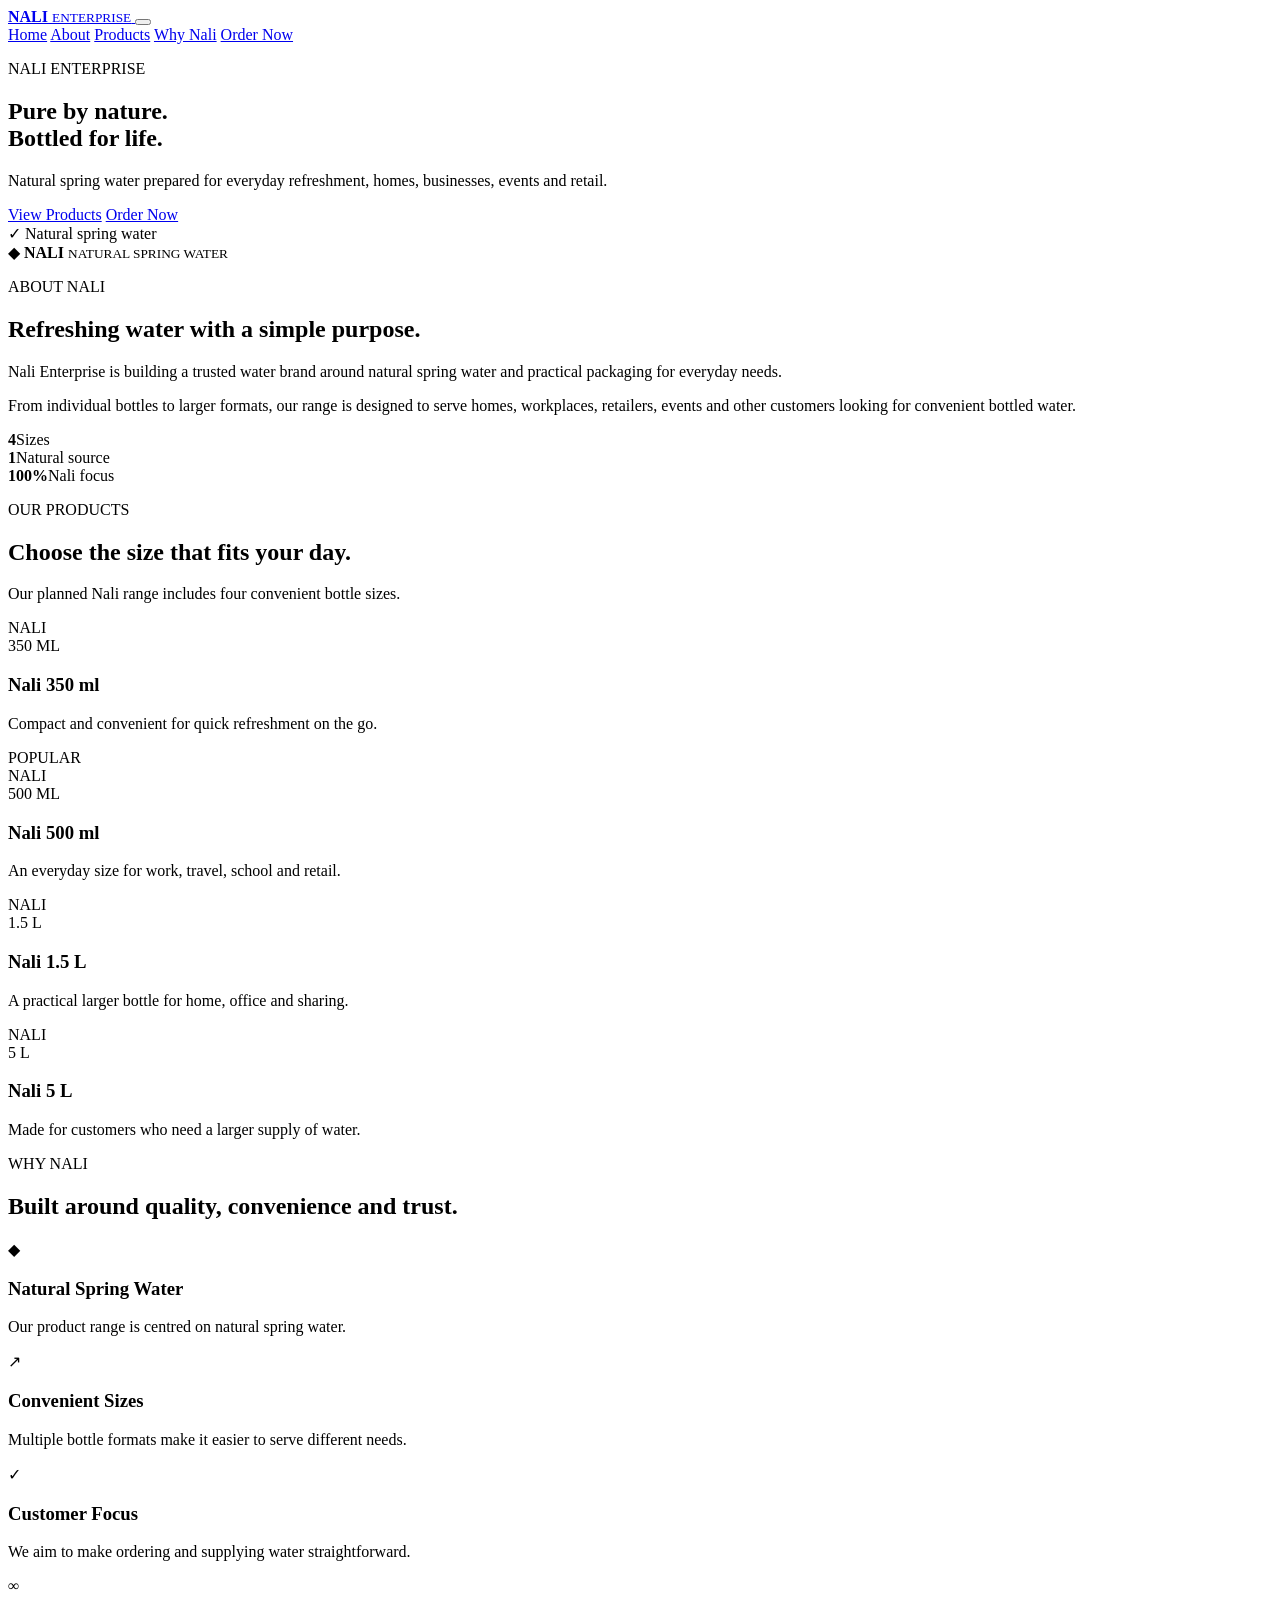
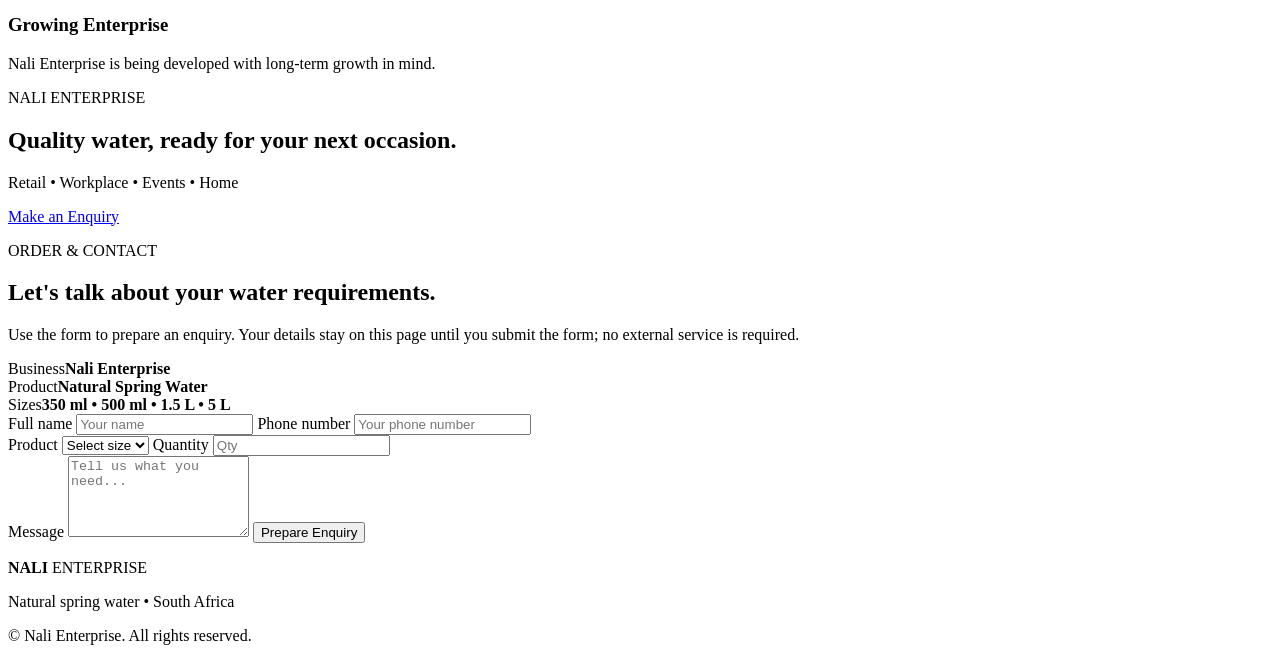
==== index.html @ dd89d632 "Add files via upload" ====
<!DOCTYPE html>
<html lang="en">
<head>
  <meta charset="UTF-8">
  <meta name="viewport" content="width=device-width, initial-scale=1.0">
  <meta name="description" content="Nali Enterprise - Natural Spring Water">
  <meta name="theme-color" content="#0b6e8e">
  <title>Nali Enterprise | Natural Spring Water</title>
  <link rel="stylesheet" href="style.css">
</head>
<body>
  <header class="site-header">
    <div class="container nav-wrap">
      <a class="brand" href="#home" aria-label="Nali Enterprise home">
        <span class="brand-mark" aria-hidden="true">
          <span class="drop"></span>
          <span class="leaf"></span>
        </span>
        <span>
          <strong>NALI</strong>
          <small>ENTERPRISE</small>
        </span>
      </a>

      <button class="menu-toggle" type="button" aria-label="Open menu" aria-expanded="false">
        <span></span><span></span><span></span>
      </button>

      <nav class="main-nav" aria-label="Main navigation">
        <a href="#home">Home</a>
        <a href="#about">About</a>
        <a href="#products">Products</a>
        <a href="#why-nali">Why Nali</a>
        <a href="#contact" class="nav-cta">Order Now</a>
      </nav>
    </div>
  </header>

  <main>
    <section id="home" class="hero">
      <div class="hero-watermark" aria-hidden="true"></div>
      <div class="container hero-grid">
        <div class="hero-copy">
          <p class="eyebrow">NALI ENTERPRISE</p>
          <h1>Pure by nature.<br><span>Bottled for life.</span></h1>
          <p class="hero-text">
            Natural spring water prepared for everyday refreshment, homes,
            businesses, events and retail.
          </p>
          <div class="hero-actions">
            <a class="button button-primary" href="#products">View Products</a>
            <a class="button button-light" href="#contact">Order Now</a>
          </div>
          <div class="hero-note">
            <span class="check">✓</span>
            Natural spring water
          </div>
        </div>

        <div class="hero-product" aria-label="Nali natural spring water bottle illustration">
          <div class="sun-glow"></div>
          <div class="bottle bottle-large">
            <div class="cap"></div>
            <div class="neck"></div>
            <div class="bottle-body">
              <div class="bottle-shine"></div>
              <div class="label">
                <span class="label-drop">◆</span>
                <strong>NALI</strong>
                <small>NATURAL SPRING WATER</small>
              </div>
            </div>
          </div>
          <div class="ground-shadow"></div>
        </div>
      </div>
      <div class="wave wave-one"></div>
      <div class="wave wave-two"></div>
    </section>

    <section id="about" class="section about">
      <div class="container two-col">
        <div class="section-heading">
          <p class="eyebrow">ABOUT NALI</p>
          <h2>Refreshing water with a simple purpose.</h2>
        </div>
        <div class="section-copy">
          <p>
            Nali Enterprise is building a trusted water brand around natural
            spring water and practical packaging for everyday needs.
          </p>
          <p>
            From individual bottles to larger formats, our range is designed
            to serve homes, workplaces, retailers, events and other customers
            looking for convenient bottled water.
          </p>
          <div class="mini-stats">
            <div><strong>4</strong><span>Sizes</span></div>
            <div><strong>1</strong><span>Natural source</span></div>
            <div><strong>100%</strong><span>Nali focus</span></div>
          </div>
        </div>
      </div>
    </section>

    <section id="products" class="section products">
      <div class="container">
        <div class="center-heading">
          <p class="eyebrow">OUR PRODUCTS</p>
          <h2>Choose the size that fits your day.</h2>
          <p>Our planned Nali range includes four convenient bottle sizes.</p>
        </div>

        <div class="product-grid">
          <article class="product-card">
            <div class="product-visual size-350">
              <div class="mini-bottle"><i></i><span>NALI</span></div>
            </div>
            <div class="product-info">
              <span class="product-size">350 ML</span>
              <h3>Nali 350 ml</h3>
              <p>Compact and convenient for quick refreshment on the go.</p>
            </div>
          </article>

          <article class="product-card featured">
            <div class="popular">POPULAR</div>
            <div class="product-visual size-500">
              <div class="mini-bottle"><i></i><span>NALI</span></div>
            </div>
            <div class="product-info">
              <span class="product-size">500 ML</span>
              <h3>Nali 500 ml</h3>
              <p>An everyday size for work, travel, school and retail.</p>
            </div>
          </article>

          <article class="product-card">
            <div class="product-visual size-1500">
              <div class="mini-bottle"><i></i><span>NALI</span></div>
            </div>
            <div class="product-info">
              <span class="product-size">1.5 L</span>
              <h3>Nali 1.5 L</h3>
              <p>A practical larger bottle for home, office and sharing.</p>
            </div>
          </article>

          <article class="product-card">
            <div class="product-visual size-5000">
              <div class="mini-bottle"><i></i><span>NALI</span></div>
            </div>
            <div class="product-info">
              <span class="product-size">5 L</span>
              <h3>Nali 5 L</h3>
              <p>Made for customers who need a larger supply of water.</p>
            </div>
          </article>
        </div>
      </div>
    </section>

    <section id="why-nali" class="section why">
      <div class="container">
        <div class="center-heading light">
          <p class="eyebrow">WHY NALI</p>
          <h2>Built around quality, convenience and trust.</h2>
        </div>

        <div class="feature-grid">
          <article class="feature-card">
            <div class="feature-icon">◆</div>
            <h3>Natural Spring Water</h3>
            <p>Our product range is centred on natural spring water.</p>
          </article>
          <article class="feature-card">
            <div class="feature-icon">↗</div>
            <h3>Convenient Sizes</h3>
            <p>Multiple bottle formats make it easier to serve different needs.</p>
          </article>
          <article class="feature-card">
            <div class="feature-icon">✓</div>
            <h3>Customer Focus</h3>
            <p>We aim to make ordering and supplying water straightforward.</p>
          </article>
          <article class="feature-card">
            <div class="feature-icon">∞</div>
            <h3>Growing Enterprise</h3>
            <p>Nali Enterprise is being developed with long-term growth in mind.</p>
          </article>
        </div>
      </div>
    </section>

    <section class="section banner">
      <div class="container banner-inner">
        <div>
          <p class="eyebrow">NALI ENTERPRISE</p>
          <h2>Quality water, ready for your next occasion.</h2>
          <p>Retail • Workplace • Events • Home</p>
        </div>
        <a class="button button-primary" href="#contact">Make an Enquiry</a>
      </div>
    </section>

    <section id="contact" class="section contact">
      <div class="container contact-grid">
        <div>
          <p class="eyebrow">ORDER & CONTACT</p>
          <h2>Let's talk about your water requirements.</h2>
          <p class="contact-intro">
            Use the form to prepare an enquiry. Your details stay on this
            page until you submit the form; no external service is required.
          </p>

          <div class="contact-box">
            <div><span>Business</span><strong>Nali Enterprise</strong></div>
            <div><span>Product</span><strong>Natural Spring Water</strong></div>
            <div><span>Sizes</span><strong>350 ml • 500 ml • 1.5 L • 5 L</strong></div>
          </div>
        </div>

        <form class="order-form" id="orderForm">
          <label>
            Full name
            <input type="text" name="name" placeholder="Your name" required>
          </label>
          <label>
            Phone number
            <input type="tel" name="phone" placeholder="Your phone number" required>
          </label>
          <div class="form-row">
            <label>
              Product
              <select name="product" required>
                <option value="">Select size</option>
                <option>350 ml</option>
                <option>500 ml</option>
                <option>1.5 L</option>
                <option>5 L</option>
              </select>
            </label>
            <label>
              Quantity
              <input type="number" name="quantity" min="1" placeholder="Qty" required>
            </label>
          </div>
          <label>
            Message
            <textarea name="message" rows="5" placeholder="Tell us what you need..."></textarea>
          </label>
          <button class="button button-primary full" type="submit">Prepare Enquiry</button>
          <p class="form-message" id="formMessage" role="status"></p>
        </form>
      </div>
    </section>
  </main>

  <footer class="footer">
    <div class="container footer-inner">
      <div class="footer-brand">
        <strong>NALI</strong>
        <span>ENTERPRISE</span>
      </div>
      <p>Natural spring water • South Africa</p>
      <p>© <span id="year"></span> Nali Enterprise. All rights reserved.</p>
    </div>
  </footer>

  <script src="script.js"></script>
</body>
</html>
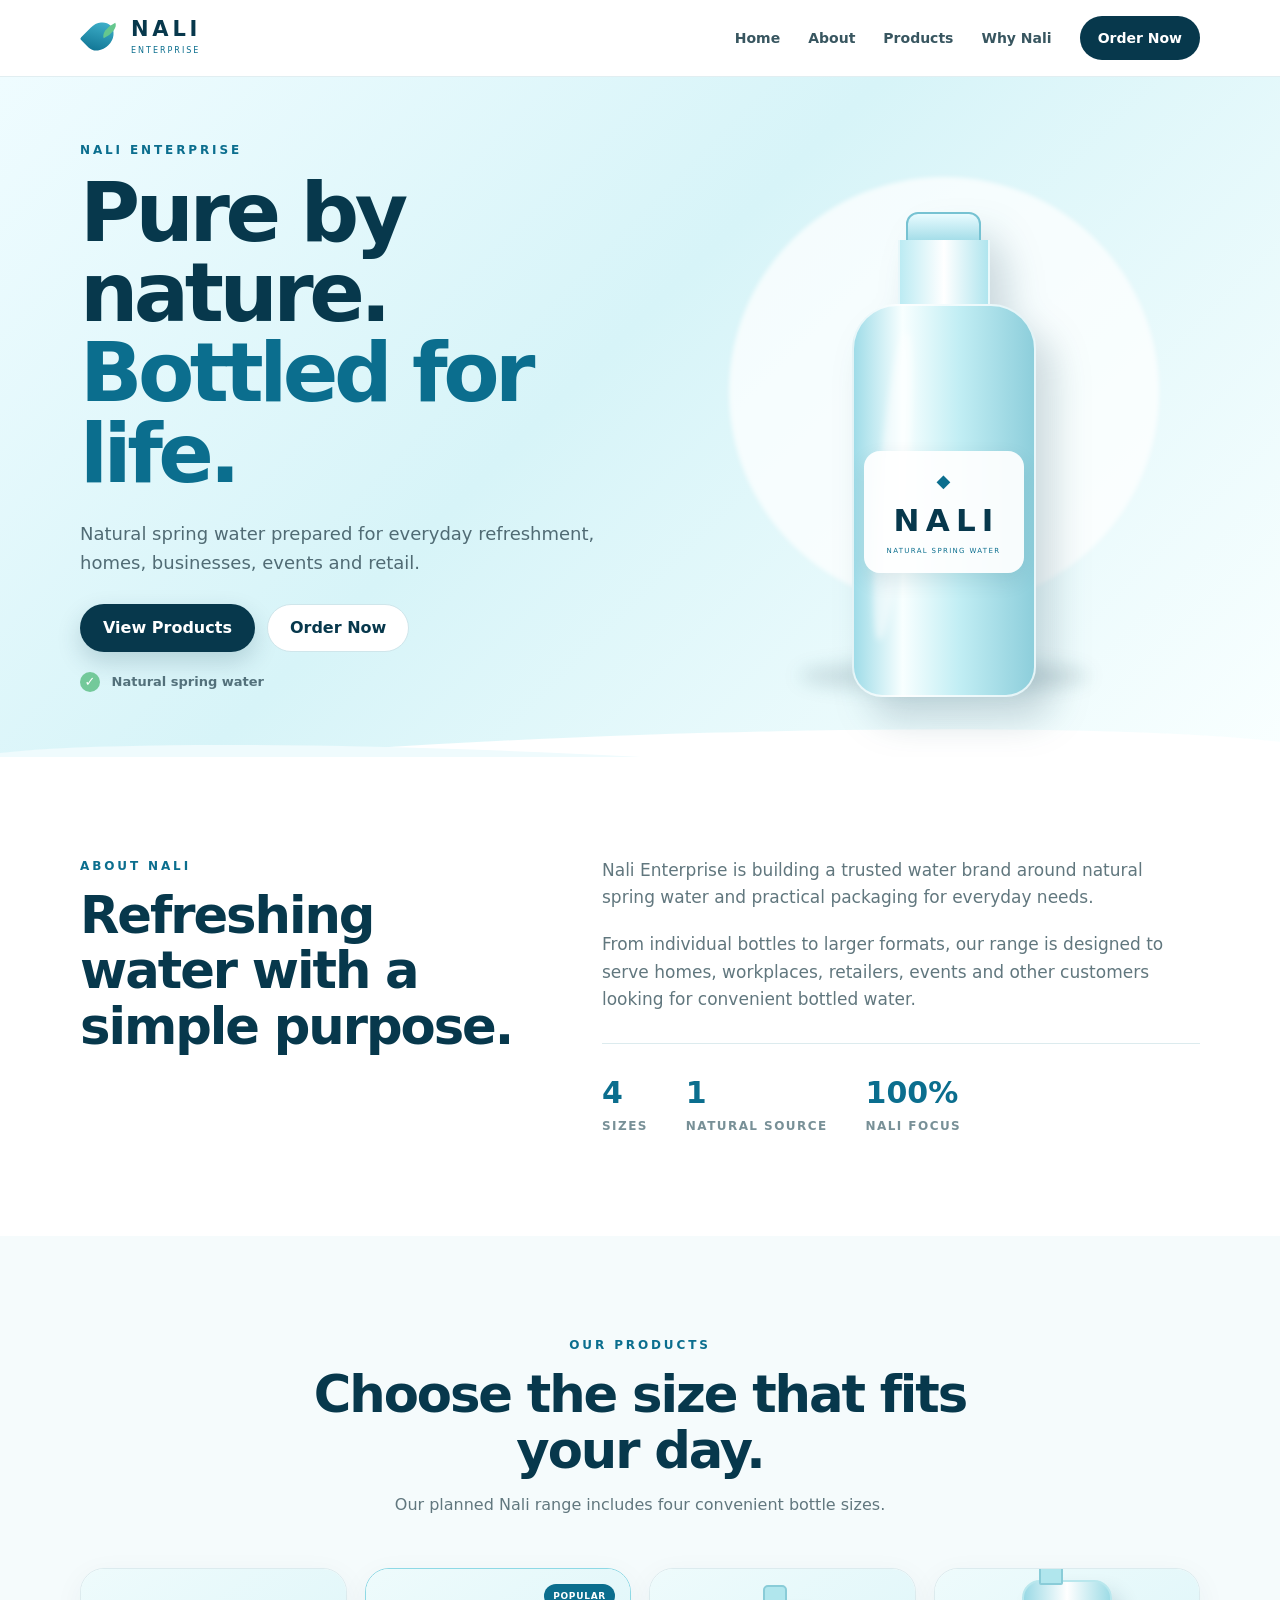
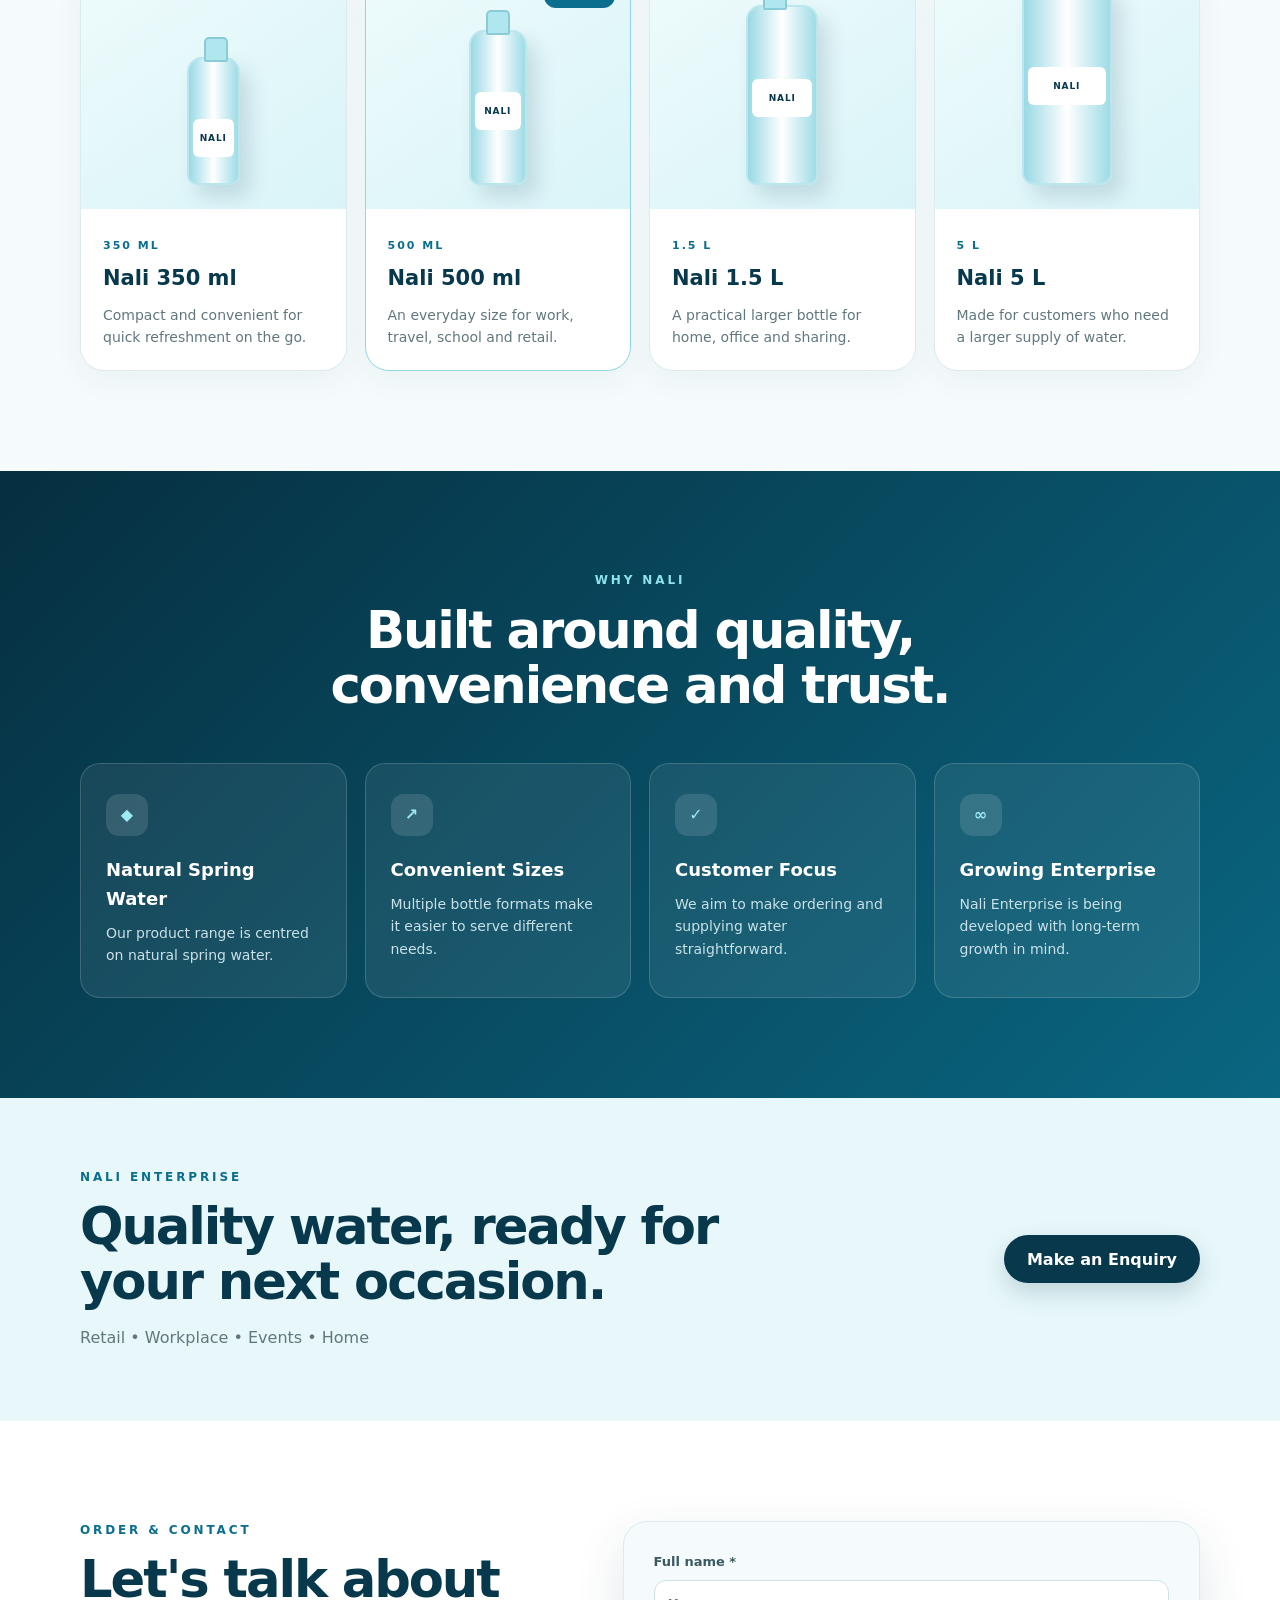
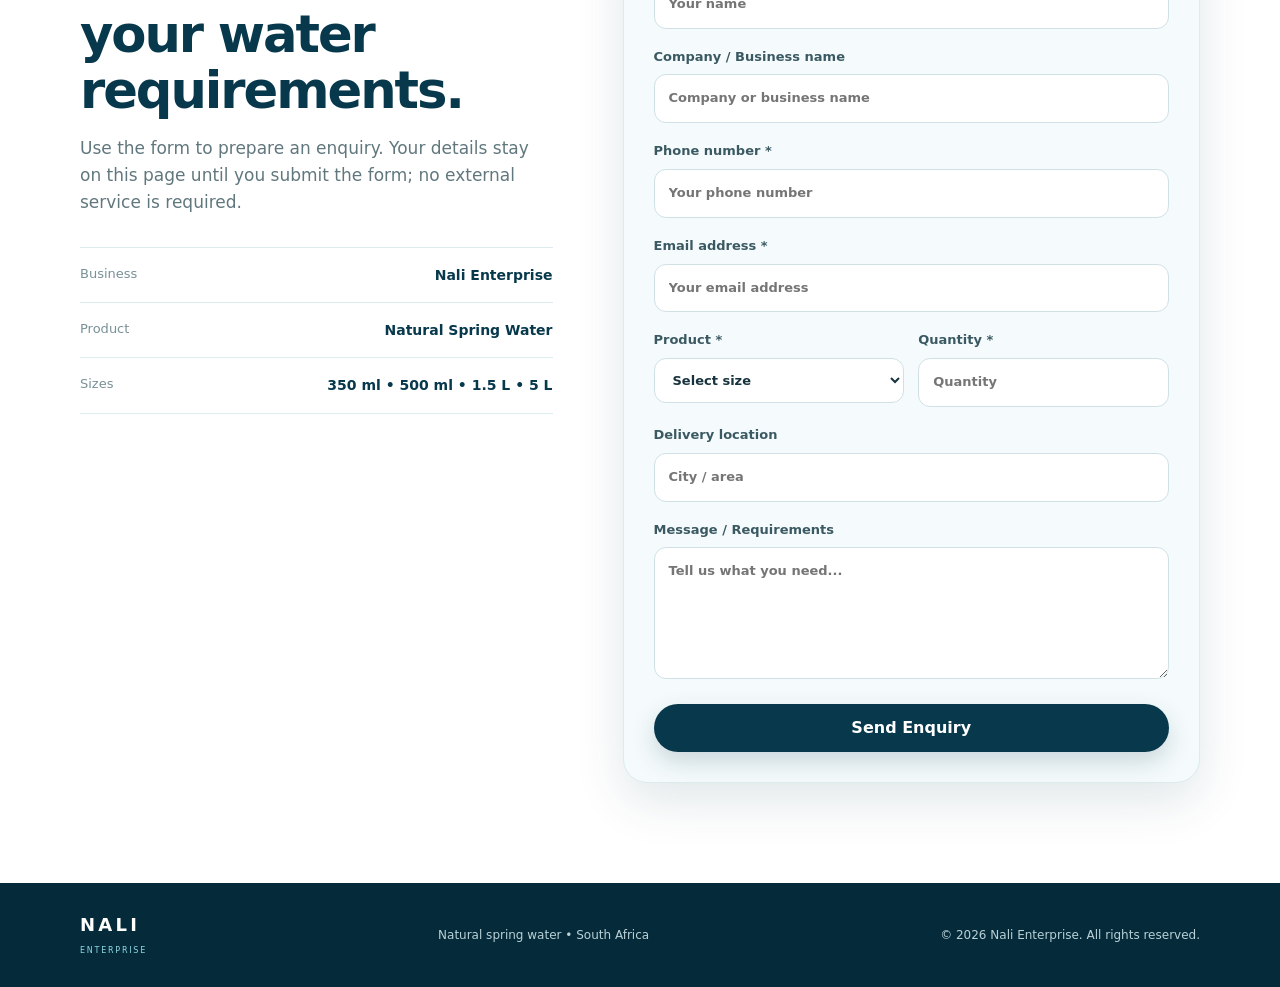
==== commit cbe8bd60: "Connect Nali enquiry form" ====
--- a/index.html
+++ b/index.html
@@ -220,38 +220,69 @@
           </div>
         </div>
 
-        <form class="order-form" id="orderForm">
-          <label>
-            Full name
-            <input type="text" name="name" placeholder="Your name" required>
-          </label>
-          <label>
-            Phone number
-            <input type="tel" name="phone" placeholder="Your phone number" required>
-          </label>
-          <div class="form-row">
-            <label>
-              Product
-              <select name="product" required>
-                <option value="">Select size</option>
-                <option>350 ml</option>
-                <option>500 ml</option>
-                <option>1.5 L</option>
-                <option>5 L</option>
-              </select>
-            </label>
-            <label>
-              Quantity
-              <input type="number" name="quantity" min="1" placeholder="Qty" required>
-            </label>
-          </div>
-          <label>
-            Message
-            <textarea name="message" rows="5" placeholder="Tell us what you need..."></textarea>
-          </label>
-          <button class="button button-primary full" type="submit">Prepare Enquiry</button>
-          <p class="form-message" id="formMessage" role="status"></p>
-        </form>
+        <form class="order-form" action="https://formsubmit.co/nalienterprise22@gmail.com" method="POST">
+
+  <input type="hidden" name="_subject" value="New Nali Enterprise Website Enquiry">
+  <input type="hidden" name="_template" value="table">
+
+  <!-- Spam protection -->
+  <input type="text" name="_honey" style="display:none">
+
+  <label>
+    Full name *
+    <input type="text" name="Full Name" placeholder="Your name" required>
+  </label>
+
+  <label>
+    Company / Business name
+    <input type="text" name="Company" placeholder="Company or business name">
+  </label>
+
+  <label>
+    Phone number *
+    <input type="tel" name="Phone" placeholder="Your phone number" required>
+  </label>
+
+  <label>
+    Email address *
+    <input type="email" name="Email" placeholder="Your email address" required>
+  </label>
+
+  <div class="form-row">
+
+    <label>
+      Product *
+      <select name="Product" required>
+        <option value="">Select size</option>
+        <option value="350 ml">350 ml</option>
+        <option value="500 ml">500 ml</option>
+        <option value="1.5 L">1.5 L</option>
+        <option value="5 L">5 L</option>
+      </select>
+    </label>
+
+    <label>
+      Quantity *
+      <input type="number" name="Quantity" min="1" placeholder="Quantity" required>
+    </label>
+
+  </div>
+
+  <label>
+    Delivery location
+    <input type="text" name="Delivery Location" placeholder="City / area">
+  </label>
+
+  <label>
+    Message / Requirements
+    <textarea name="Message" rows="5" placeholder="Tell us what you need..."></textarea>
+  </label>
+
+  <button class="button button-primary full" type="submit">
+    Send Enquiry
+  </button>
+
+</form>
       </div>
     </section>
   </main>
--- a/style.css
+++ b/style.css
@@ -0,0 +1,197 @@
+:root {
+  --navy: #07384c;
+  --blue: #0b6e8e;
+  --sky: #45b8d1;
+  --aqua: #dff6fa;
+  --ice: #f5fbfc;
+  --text: #17333d;
+  --muted: #61777e;
+  --white: #ffffff;
+  --line: #dcebee;
+  --shadow: 0 18px 50px rgba(7, 56, 76, .12);
+  --radius: 24px;
+}
+
+* { box-sizing: border-box; }
+html { scroll-behavior: smooth; }
+body {
+  margin: 0;
+  font-family: Inter, ui-sans-serif, system-ui, -apple-system, BlinkMacSystemFont, "Segoe UI", sans-serif;
+  color: var(--text);
+  background: var(--white);
+  line-height: 1.6;
+}
+a { color: inherit; text-decoration: none; }
+button, input, select, textarea { font: inherit; }
+.container { width: min(1120px, calc(100% - 40px)); margin: 0 auto; }
+
+.site-header {
+  position: sticky;
+  top: 0;
+  z-index: 100;
+  background: rgba(255,255,255,.94);
+  backdrop-filter: blur(14px);
+  border-bottom: 1px solid rgba(220,235,239,.85);
+}
+.nav-wrap { min-height: 76px; display: flex; align-items: center; justify-content: space-between; }
+.brand { display: flex; align-items: center; gap: 11px; }
+.brand-mark { width: 40px; height: 40px; position: relative; display: inline-block; }
+.drop {
+  position: absolute; width: 25px; height: 31px; left: 7px; top: 3px;
+  background: linear-gradient(150deg, var(--sky), var(--blue));
+  border-radius: 60% 60% 60% 8%;
+  transform: rotate(45deg);
+}
+.leaf {
+  position: absolute; width: 17px; height: 9px; background: #65c78e;
+  border-radius: 100% 0 100% 0; transform: rotate(-25deg);
+  left: 21px; top: 8px;
+}
+.brand strong { display:block; font-size: 21px; letter-spacing: .18em; color: var(--navy); line-height: 1; }
+.brand small { display:block; font-size: 8px; letter-spacing: .25em; color: var(--blue); margin-top: 5px; }
+.main-nav { display:flex; align-items:center; gap: 28px; font-size: 14px; font-weight: 700; }
+.main-nav a { color: #385660; }
+.main-nav a:hover { color: var(--blue); }
+.nav-cta { background: var(--navy); color: white !important; padding: 11px 18px; border-radius: 999px; }
+.menu-toggle { display:none; border:0; background:transparent; padding:8px; cursor:pointer; }
+.menu-toggle span { display:block; width:25px; height:2px; margin:5px 0; background:var(--navy); }
+
+.hero {
+  position: relative; overflow:hidden; min-height: 680px;
+  display:flex; align-items:center;
+  background: linear-gradient(135deg, #effcff 0%, #d7f4f8 45%, #f9ffff 100%);
+}
+.hero-grid { display:grid; grid-template-columns: 1.05fr .95fr; gap: 40px; align-items:center; position:relative; z-index:2; }
+.eyebrow { margin:0 0 12px; font-size: 12px; font-weight:800; letter-spacing:.24em; color:var(--blue); }
+.hero h1 { margin:0; font-size: clamp(46px, 7vw, 82px); line-height:.98; letter-spacing:-.055em; color:var(--navy); }
+.hero h1 span { color:var(--blue); }
+.hero-text { max-width: 570px; margin: 26px 0; font-size:18px; color:#506b74; }
+.hero-actions { display:flex; gap:12px; flex-wrap:wrap; }
+.button { display:inline-flex; justify-content:center; align-items:center; min-height:48px; padding: 0 22px; border-radius:999px; border:1px solid transparent; font-weight:800; cursor:pointer; transition:.2s ease; }
+.button:hover { transform: translateY(-2px); }
+.button-primary { background:var(--navy); color:white; box-shadow: 0 10px 25px rgba(7,56,76,.18); }
+.button-light { background:white; color:var(--navy); border-color:#cfe6eb; }
+.hero-note { margin-top:20px; font-size:13px; font-weight:700; color:#53717b; }
+.check { display:inline-grid; place-items:center; width:20px; height:20px; border-radius:50%; background:#73c99a; color:white; margin-right:7px; }
+
+.hero-product { height: 560px; position:relative; display:flex; align-items:flex-end; justify-content:center; }
+.sun-glow { position:absolute; width:430px; height:430px; border-radius:50%; background:rgba(255,255,255,.72); filter:blur(2px); top:40px; }
+.bottle { position:relative; z-index:2; width:220px; height:485px; filter:drop-shadow(18px 24px 18px rgba(7,56,76,.18)); }
+.cap { width:75px; height:38px; position:absolute; left:72px; top:0; background:linear-gradient(#e8fbff,#91d5e2); border-radius:12px 12px 7px 7px; border:2px solid #76c2d2; }
+.neck { width:92px; height:95px; position:absolute; left:64px; top:28px; background:linear-gradient(90deg,#bcebf3,#fff,#b0e5ee); border-left:2px solid rgba(255,255,255,.7); border-right:2px solid rgba(255,255,255,.7); }
+.bottle-body { position:absolute; left:18px; top:92px; width:184px; height:393px; border-radius:45px 45px 30px 30px; background:linear-gradient(90deg,#9fdce8,#f8ffff 27%,#c2eef4 58%,#8dcedb); border:2px solid rgba(255,255,255,.75); overflow:hidden; }
+.bottle-shine { position:absolute; width:28px; height:310px; left:25px; top:25px; border-radius:50%; background:rgba(255,255,255,.52); transform:rotate(5deg); filter:blur(3px); }
+.label { position:absolute; left:10px; right:10px; top:145px; height:122px; border-radius:16px; background:rgba(255,255,255,.93); display:flex; flex-direction:column; align-items:center; justify-content:center; color:var(--navy); box-shadow:0 8px 20px rgba(7,56,76,.1); }
+.label-drop { color:var(--blue); font-size:18px; }
+.label strong { font-size:31px; letter-spacing:.2em; margin-left:.2em; }
+.label small { font-size:7px; letter-spacing:.19em; color:var(--blue); }
+.ground-shadow { position:absolute; z-index:1; bottom:5px; width:290px; height:32px; border-radius:50%; background:rgba(7,56,76,.14); filter:blur(9px); }
+
+.wave { position:absolute; left:-5%; width:110%; height:100px; border-radius:50% 50% 0 0; }
+.wave-one { bottom:-78px; background:white; transform:rotate(-2deg); }
+.wave-two { bottom:-100px; background:#effbfd; transform:rotate(3deg); }
+
+.section { padding: 100px 0; }
+.two-col { display:grid; grid-template-columns: .85fr 1.15fr; gap:80px; align-items:start; }
+.section-heading h2, .center-heading h2, .contact h2, .banner h2 {
+  margin:0; color:var(--navy); font-size:clamp(32px,4vw,52px); line-height:1.08; letter-spacing:-.04em;
+}
+.section-copy { color:var(--muted); font-size:17px; }
+.section-copy p { margin-top:0; margin-bottom:20px; }
+.mini-stats { display:flex; gap:38px; margin-top:30px; padding-top:25px; border-top:1px solid var(--line); }
+.mini-stats div { display:flex; flex-direction:column; }
+.mini-stats strong { font-size:30px; color:var(--blue); }
+.mini-stats span { font-size:12px; text-transform:uppercase; letter-spacing:.12em; font-weight:700; color:#789097; }
+
+.products { background:var(--ice); }
+.center-heading { text-align:center; max-width:700px; margin:0 auto 50px; }
+.center-heading p:not(.eyebrow) { color:var(--muted); margin:14px 0 0; }
+.product-grid { display:grid; grid-template-columns:repeat(4,1fr); gap:18px; }
+.product-card { position:relative; overflow:hidden; background:white; border:1px solid var(--line); border-radius:var(--radius); box-shadow:0 8px 30px rgba(7,56,76,.05); transition:.25s; }
+.product-card:hover { transform:translateY(-6px); box-shadow:var(--shadow); }
+.product-card.featured { border-color:#8ed9e5; }
+.popular { position:absolute; top:15px; right:15px; z-index:5; padding:5px 9px; background:var(--blue); color:white; border-radius:999px; font-size:9px; font-weight:800; letter-spacing:.08em; }
+.product-visual { height:240px; display:flex; align-items:flex-end; justify-content:center; padding-bottom:24px; background:linear-gradient(145deg,#eefbfc,#d9f4f8); }
+.mini-bottle { position:relative; width:58px; height:155px; border-radius:15px 15px 10px 10px; background:linear-gradient(90deg,#99d9e5,#fff,#9edce6); border:2px solid #b9e7ed; box-shadow:10px 12px 20px rgba(7,56,76,.14); }
+.mini-bottle i { position:absolute; width:24px; height:25px; top:-22px; left:15px; background:#b0e6ed; border-radius:5px 5px 2px 2px; border:2px solid #89ccd8; }
+.mini-bottle span { position:absolute; left:4px; right:4px; top:60px; padding:12px 2px; text-align:center; font-size:9px; font-weight:900; letter-spacing:.1em; background:white; color:var(--navy); border-radius:6px; }
+.size-350 .mini-bottle { height:128px; width:53px; }
+.size-500 .mini-bottle { height:155px; width:58px; }
+.size-1500 .mini-bottle { height:180px; width:72px; }
+.size-1500 .mini-bottle span { top:72px; }
+.size-5000 .mini-bottle { height:205px; width:90px; border-radius:18px 18px 12px 12px; }
+.size-5000 .mini-bottle span { top:85px; }
+.product-info { padding:22px; }
+.product-size { color:var(--blue); font-size:11px; font-weight:900; letter-spacing:.18em; }
+.product-info h3 { margin:6px 0 8px; color:var(--navy); font-size:21px; }
+.product-info p { margin:0; color:var(--muted); font-size:14px; }
+
+.why { background:linear-gradient(135deg,#062f40,#0a6681); color:white; }
+.center-heading.light h2 { color:white; }
+.center-heading.light .eyebrow { color:#8ee3ef; }
+.feature-grid { display:grid; grid-template-columns:repeat(4,1fr); gap:18px; }
+.feature-card { padding:30px 25px; border:1px solid rgba(255,255,255,.16); background:rgba(255,255,255,.07); border-radius:20px; }
+.feature-icon { width:42px; height:42px; display:grid; place-items:center; border-radius:13px; background:rgba(255,255,255,.12); color:#9cebf4; font-weight:900; }
+.feature-card h3 { margin:20px 0 8px; font-size:18px; }
+.feature-card p { margin:0; color:#c9e1e7; font-size:14px; }
+
+.banner { padding:70px 0; background:#e8f8fa; }
+.banner-inner { display:flex; align-items:center; justify-content:space-between; gap:30px; }
+.banner h2 { max-width:650px; }
+.banner p:last-child { color:var(--muted); margin-bottom:0; }
+
+.contact-grid { display:grid; grid-template-columns: .9fr 1.1fr; gap:70px; align-items:start; }
+.contact-intro { max-width:560px; color:var(--muted); font-size:17px; }
+.contact-box { margin-top:30px; border-top:1px solid var(--line); }
+.contact-box div { display:flex; justify-content:space-between; gap:20px; padding:16px 0; border-bottom:1px solid var(--line); }
+.contact-box span { color:#789097; font-size:13px; }
+.contact-box strong { color:var(--navy); text-align:right; font-size:14px; }
+.order-form { padding:30px; border-radius:var(--radius); background:var(--ice); border:1px solid var(--line); box-shadow:var(--shadow); }
+.order-form label { display:block; margin-bottom:18px; font-size:13px; font-weight:800; color:#3b5962; }
+input, select, textarea { width:100%; margin-top:7px; border:1px solid #cfe1e5; background:white; border-radius:12px; padding:13px 14px; color:var(--text); outline:none; }
+input:focus, select:focus, textarea:focus { border-color:var(--sky); box-shadow:0 0 0 3px rgba(69,184,209,.12); }
+textarea { resize:vertical; }
+.form-row { display:grid; grid-template-columns:1fr 1fr; gap:14px; }
+.full { width:100%; border:0; }
+.form-message { min-height:20px; margin:13px 0 0; color:var(--blue); font-size:13px; font-weight:700; }
+
+.footer { background:#052b3a; color:#b9d1d8; padding:28px 0; }
+.footer-inner { display:flex; align-items:center; justify-content:space-between; gap:20px; font-size:12px; }
+.footer-brand strong { color:white; letter-spacing:.18em; font-size:18px; display:block; }
+.footer-brand span { font-size:8px; letter-spacing:.22em; color:#8ed8e4; }
+
+@media (max-width: 900px) {
+  .main-nav { gap:16px; }
+  .hero { min-height:600px; }
+  .hero-grid, .two-col, .contact-grid { grid-template-columns:1fr; gap:45px; }
+  .hero-product { height:430px; }
+  .product-grid, .feature-grid { grid-template-columns:repeat(2,1fr); }
+  .section { padding:75px 0; }
+  .two-col { gap:30px; }
+}
+
+@media (max-width: 700px) {
+  .container { width:min(100% - 28px, 1120px); }
+  .menu-toggle { display:block; }
+  .main-nav {
+    position:absolute; left:14px; right:14px; top:68px; display:none;
+    flex-direction:column; align-items:stretch; gap:0; padding:10px;
+    background:white; border:1px solid var(--line); border-radius:16px; box-shadow:var(--shadow);
+  }
+  .main-nav.open { display:flex; }
+  .main-nav a { padding:12px 14px; border-radius:10px; }
+  .main-nav a:hover { background:var(--ice); }
+  .nav-cta { text-align:center; margin-top:4px; }
+  .hero { min-height:720px; padding:55px 0 80px; }
+  .hero h1 { font-size:52px; }
+  .hero-product { height:350px; }
+  .bottle { transform:scale(.72); transform-origin:bottom center; }
+  .sun-glow { width:300px; height:300px; top:0; }
+  .section { padding:65px 0; }
+  .product-grid, .feature-grid { grid-template-columns:1fr; }
+  .product-visual { height:210px; }
+  .banner-inner, .footer-inner { flex-direction:column; align-items:flex-start; }
+  .form-row { grid-template-columns:1fr; gap:0; }
+  .contact-box div { flex-direction:column; gap:4px; }
+  .contact-box strong { text-align:left; }
+}
